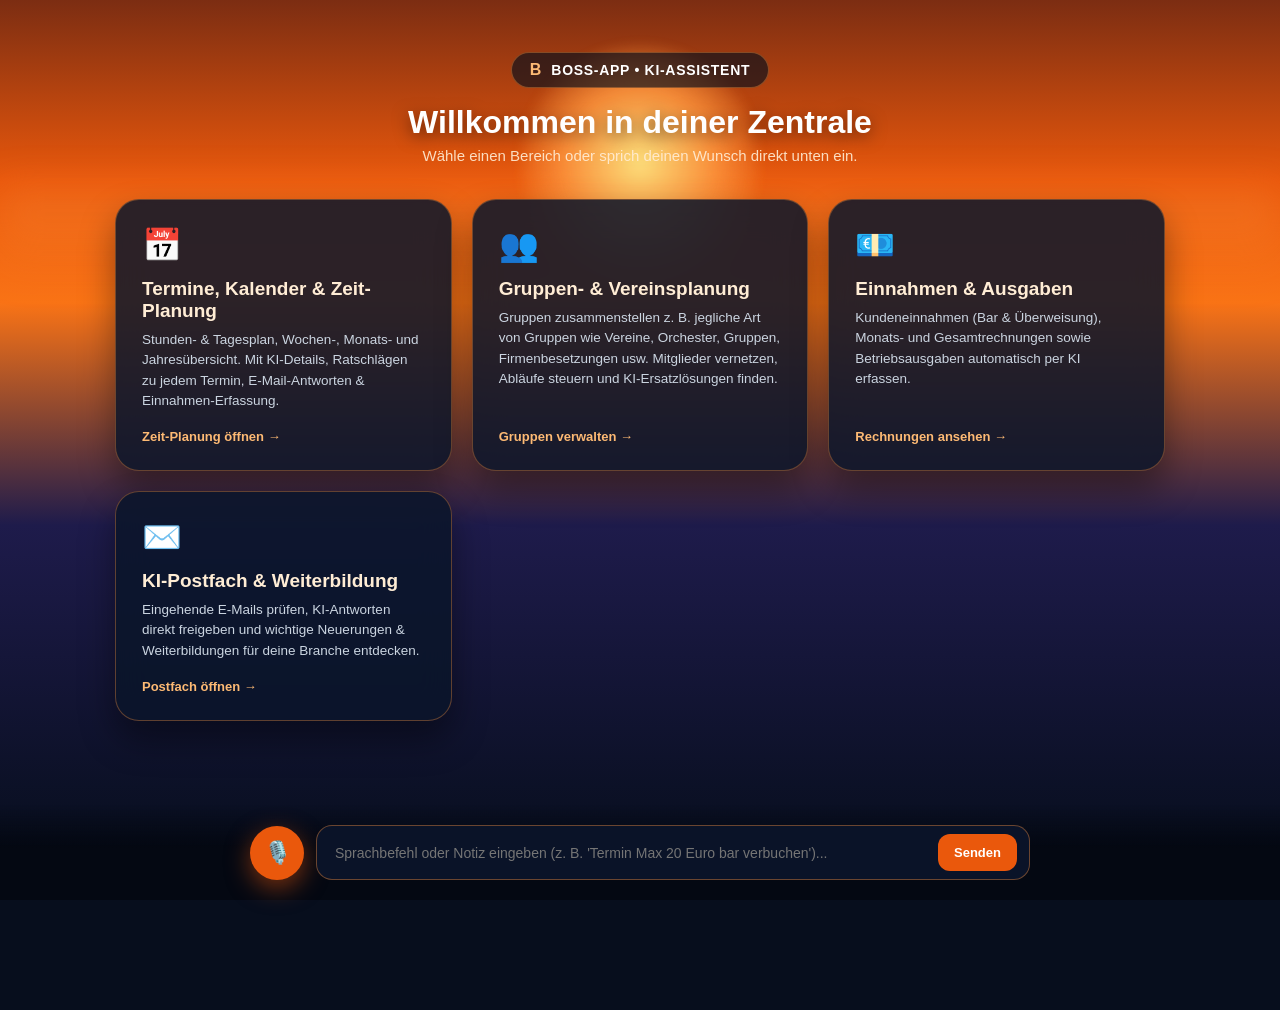
==== index.html @ 2b5ef1ae "Update index.html" ====
<!DOCTYPE html>
<html lang="de">
<head>
  <meta charset="UTF-8" />
  <meta name="viewport" content="width=device-width, initial-scale=1.0" />
  <title>Boss-App – Startseite</title>
  <link rel="stylesheet" href="style.css" />
  <style>
    body.sunset-theme {
      background: linear-gradient(180deg, #7c2d12 0%, #ea580c 18%, #f97316 30%, #1e1b4b 52%, #070e1d 85%) !important;
    }
    .sunset-sun {
      position: absolute; top: 45px; left: 50%; transform: translateX(-50%);
      width: 240px; height: 240px; border-radius: 50%;
      background: radial-gradient(circle, #fef08a 0%, #fb923c 45%, rgba(234, 88, 12, 0) 75%);
      filter: blur(6px); opacity: 0.9;
    }
    .sunset-horizon {
      position: absolute; top: 190px; left: 0; right: 0; height: 90px;
      background: linear-gradient(180deg, rgba(251, 146, 60, 0.35), transparent);
      filter: blur(20px);
    }
    .menu-grid { display: grid; grid-template-columns: repeat(auto-fit, minmax(280px, 1fr)); gap: 20px; margin-top: 30px; }
    .menu-card {
      background: rgba(11, 21, 43, 0.86); border: 1px solid rgba(251, 146, 60, 0.35);
      border-radius: 24px; padding: 26px; text-decoration: none; color: #fff;
      backdrop-filter: blur(16px); box-shadow: 0 18px 35px rgba(0, 0, 0, 0.4);
      transition: transform 0.2s, border-color 0.2s, background 0.2s;
      display: flex; flex-direction: column; justify-content: space-between;
    }
    .menu-card:hover { transform: translateY(-4px); border-color: #fb923c; background: rgba(17, 31, 61, 0.95); }
    .menu-icon { font-size: 32px; margin-bottom: 14px; display: inline-block; }
    .menu-title { font-size: 19px; font-weight: 700; margin-bottom: 8px; color: #ffedd5; }
    .menu-desc { font-size: 13.5px; line-height: 1.5; color: #cbd5e1; }
  </style>
</head>
<body class="sunset-theme">

  <div class="sky-layer">
    <div class="sunset-sun"></div>
    <div class="sunset-horizon"></div>
  </div>

  <div class="app-shell" style="flex-direction: column; padding: 32px 20px 130px 20px;">
    <header style="text-align: center; margin-top: 20px; margin-bottom: 35px;">
      <div style="display:inline-flex; align-items:center; gap:10px; background:rgba(7,14,29,0.65); border:1px solid rgba(251,146,60,0.4); padding:8px 18px; border-radius:999px; margin-bottom:16px;">
        <span style="font-weight:800; color:#fdba74;">B</span>
        <span style="font-size:14px; font-weight:600; letter-spacing:0.05em;">BOSS-APP • KI-ASSISTENT</span>
      </div>
      <h1 style="font-size: 32px; font-weight: 800; text-shadow: 0 4px 16px rgba(0,0,0,0.5);">
        Willkommen in deiner Zentrale
      </h1>
      <p style="font-size: 15px; color: #ffedd5; margin-top: 6px; opacity: 0.9;">
        Wähle einen Bereich oder sprich deinen Wunsch direkt unten ein.
      </p>
    </header>

    <div id="ai-toast" class="toast hidden" style="max-width: 850px; margin: 0 auto 24px auto; width: 100%;">
      <span id="ai-toast-text">✨ KI bereit...</span>
      <button onclick="document.getElementById('ai-toast').classList.add('hidden')" style="background:none;border:none;color:#fff;cursor:pointer;">✕</button>
    </div>

    <div class="menu-grid" style="max-width: 1050px; margin: 0 auto; width: 100%;">
      <a href="kalender.html" class="menu-card">
        <div>
          <span class="menu-icon">📅</span>
          <div class="menu-title">Termine, Kalender & Zeit-Planung</div>
          <p class="menu-desc">Stunden- & Tagesplan, Wochen-, Monats- und Jahresübersicht. Mit KI-Details, Ratschlägen zu jedem Termin, E-Mail-Antworten & Einnahmen-Erfassung.</p>
        </div>
        <div style="margin-top: 18px; font-size: 13px; font-weight: 600; color: #fdba74;">Zeit-Planung öffnen →</div>
      </a>

      <a href="gruppen.html" class="menu-card">
        <div>
          <span class="menu-icon">👥</span>
          <div class="menu-title">Gruppen- & Vereinsplanung</div>
          <p class="menu-desc">Gruppen zusammenstellen z. B. jegliche Art von Gruppen wie Vereine, Orchester, Gruppen, Firmenbesetzungen usw. Mitglieder vernetzen, Abläufe steuern und KI-Ersatzlösungen finden.</p>
        </div>
        <div style="margin-top: 18px; font-size: 13px; font-weight: 600; color: #fdba74;">Gruppen verwalten →</div>
      </a>

      <a href="finanzen.html" class="menu-card">
        <div>
          <span class="menu-icon">💶</span>
          <div class="menu-title">Einnahmen & Ausgaben</div>
          <p class="menu-desc">Kundeneinnahmen (Bar & Überweisung), Monats- und Gesamtrechnungen sowie Betriebsausgaben automatisch per KI erfassen.</p>
        </div>
        <div style="margin-top: 18px; font-size: 13px; font-weight: 600; color: #fdba74;">Rechnungen ansehen →</div>
      </a>

      <a href="postfach.html" class="menu-card">
        <div>
          <span class="menu-icon">✉️</span>
          <div class="menu-title">KI-Postfach & Weiterbildung</div>
          <p class="menu-desc">Eingehende E-Mails prüfen, KI-Antworten direkt freigeben und wichtige Neuerungen & Weiterbildungen für deine Branche entdecken.</p>
        </div>
        <div style="margin-top: 18px; font-size: 13px; font-weight: 600; color: #fdba74;">Postfach öffnen →</div>
      </a>
    </div>
  </div>

  <div class="bottom-bar">
    <div class="input-wrap">
      <button id="mic-btn" onclick="startVoiceInput()" class="mic-btn" style="background: #ea580c; box-shadow: 0 8px 25px rgba(234,88,12,0.5);">🎙️</button>
      <form onsubmit="handleTextCommand(event)" class="text-form" style="border-color: rgba(251,146,60,0.4);">
        <input id="command-input" type="text" placeholder="Sprachbefehl oder Notiz eingeben (z. B. 'Termin Max 20 Euro bar verbuchen')..." />
        <button type="submit" class="btn" style="background: #ea580c;">Senden</button>
      </form>
    </div>
  </div>

  <script>
    function showToast(text) {
      document.getElementById('ai-toast-text').innerText = text;
      document.getElementById('ai-toast').classList.remove('hidden');
    }
    function handleTextCommand(e) {
      e.preventDefault();
      const input = document.getElementById('command-input');
      if (!input.value.trim()) return;
      showToast('✨ KI verarbeitet: "' + input.value + '"');
      input.value = '';
    }
    function startVoiceInput() {
      const SR = window.SpeechRecognition || window.webkitSpeechRecognition;
      if (!SR) { showToast('🎙️ Spracheingabe bitte im Textfeld nutzen.'); return; }
      const rec = new SR();
      rec.lang = 'de-DE';
      document.getElementById('mic-btn').classList.add('recording');
      showToast('🎙️ Ich höre zu... Sprich jetzt.');
      rec.onresult = (e) => {
        const t = e.results.transcript;
        document.getElementById('command-input').value = t;
        showToast('✨ Verstanden: "' + t + '"');
      };
      rec.onend = () => document.getElementById('mic-btn').classList.remove('recording');
      rec.start();
    }
  </script>
</body>
</html>
---- style.css ----
* { box-sizing: border-box; margin: 0; padding: 0; font-family: -apple-system, BlinkMacSystemFont, "Segoe UI", Roboto, sans-serif; }
body { min-height: 100vh; color: #fff; background: linear-gradient(180deg, #0b132b 0%, #172554 35%, #070e1d 80%); transition: 0.8s; overflow-x: hidden; padding-bottom: 110px; }
body.sky-day { background: linear-gradient(180deg, #38bdf8 0%, #1d4ed8 32%, #070e1d 75%); }
body.sky-night { background: linear-gradient(180deg, #0b132b 0%, #172554 35%, #070e1d 80%); }
body.sky-rain { background: linear-gradient(180deg, #334155 0%, #1e293b 35%, #070e1d 80%); }
.sky-layer { position: fixed; top: 0; left: 0; right: 0; height: 320px; pointer-events: none; z-index: 0; overflow: hidden; }
.hidden { display: none !important; }
.sun-glow { position: absolute; top: -50px; right: 40px; width: 260px; height: 260px; border-radius: 50%; background: radial-gradient(circle, rgba(254,240,138,0.85) 0%, rgba(253,224,71,0.2) 55%, transparent 75%); }
.cloud { position: absolute; background: rgba(255,255,255,0.22); border-radius: 999px; filter: blur(18px); }
.star { position: absolute; background: #fff; border-radius: 50%; animation: twinkle 3s infinite ease-in-out; }
@keyframes twinkle { 0%, 100% { opacity: 0.2; transform: scale(0.8); } 50% { opacity: 1; transform: scale(1.3); } }
.rain-drops { position: absolute; inset: 0; background-image: repeating-linear-gradient(105deg, transparent, transparent 16px, rgba(186,230,253,0.35) 17px, transparent 18px); animation: rainFall 0.5s linear infinite; }
@keyframes rainFall { from { background-position: 0 0; } to { background-position: -20px 60px; } }
.app-shell { position: relative; z-index: 1; display: flex; max-width: 1280px; margin: 0 auto; min-height: 100vh; }
.sidebar { width: 250px; background: rgba(7,14,29,0.75); backdrop-filter: blur(16px); border-right: 1px solid rgba(255,255,255,0.12); padding: 24px; display: flex; flex-direction: column; justify-content: space-between; }
.brand { display: flex; align-items: center; gap: 12px; font-size: 20px; font-weight: 700; margin-bottom: 36px; }
.brand-icon { width: 38px; height: 38px; border-radius: 10px; background: rgba(59,130,246,0.3); border: 1px solid rgba(96,165,250,0.5); display: flex; align-items: center; justify-content: center; color: #bfdbfe; }
.nav-item { display: flex; align-items: center; gap: 10px; padding: 12px 14px; border-radius: 12px; color: #cbd5e1; text-decoration: none; font-size: 14px; margin-bottom: 6px; }
.nav-item.active { background: rgba(37,99,235,0.35); border: 1px solid rgba(96,165,250,0.4); color: #fff; font-weight: 600; }
.main { flex: 1; padding: 28px; }
.topbar { display: flex; flex-wrap: wrap; justify-content: space-between; align-items: center; gap: 16px; margin-bottom: 28px; }
.sky-switch { display: flex; gap: 6px; background: rgba(7,14,29,0.75); border: 1px solid rgba(255,255,255,0.15); padding: 5px; border-radius: 999px; }
.sky-btn { border: none; background: transparent; color: #cbd5e1; padding: 6px 14px; border-radius: 999px; font-size: 12px; font-weight: 600; cursor: pointer; }
.sky-btn.active { background: #2563eb; color: #fff; }
.grid { display: grid; grid-template-columns: 2fr 1fr; gap: 22px; }
.card { background: rgba(11,21,43,0.88); border: 1px solid rgba(255,255,255,0.14); border-radius: 24px; padding: 24px; backdrop-filter: blur(18px); box-shadow: 0 20px 40px rgba(0,0,0,0.35); margin-bottom: 22px; }
.badge { display: inline-block; background: rgba(59,130,246,0.22); border: 1px solid rgba(96,165,250,0.35); color: #bfdbfe; padding: 5px 12px; border-radius: 999px; font-size: 12px; font-weight: 600; }
.sub-grid { display: grid; grid-template-columns: 1fr 1fr; gap: 14px; margin: 18px 0; }
.inner-box { background: rgba(6,12,26,0.8); border: 1px solid rgba(255,255,255,0.1); border-radius: 16px; padding: 16px; }
.inner-box.ai { background: rgba(23,37,84,0.68); border-color: rgba(96,165,250,0.35); }
.box-label { font-size: 11px; text-transform: uppercase; letter-spacing: 0.06em; color: #94a3b8; font-weight: 700; margin-bottom: 6px; }
.inner-box.ai .box-label { color: #93c5fd; }
.btn { border: none; border-radius: 12px; padding: 11px 16px; font-size: 13px; font-weight: 600; cursor: pointer; color: #fff; }
.btn-primary { background: #2563eb; }
.btn-glass { background: rgba(255,255,255,0.1); border: 1px solid rgba(255,255,255,0.15); width: 100%; }
.plan-item { display: flex; align-items: flex-start; gap: 12px; padding: 12px; border-radius: 14px; background: rgba(255,255,255,0.05); margin-bottom: 10px; }
.plan-item.current { background: rgba(59,130,246,0.22); border: 1px solid rgba(96,165,250,0.35); }
.dot { width: 10px; height: 10px; border-radius: 50%; background: #60a5fa; margin-top: 5px; flex-shrink: 0; }
.bottom-bar { position: fixed; bottom: 0; left: 0; right: 0; z-index: 20; background: linear-gradient(0deg, #040812 55%, transparent 100%); padding: 20px 16px; }
.input-wrap { max-width: 780px; margin: 0 auto; display: flex; align-items: center; gap: 12px; }
.mic-btn { width: 54px; height: 54px; border-radius: 50%; border: none; background: #2563eb; color: #fff; font-size: 22px; cursor: pointer; flex-shrink: 0; }
.mic-btn.recording { background: #ef4444; }
.text-form { flex: 1; display: flex; background: rgba(11,21,43,0.95); border: 1px solid rgba(255,255,255,0.18); border-radius: 16px; padding: 8px 12px; }
.text-form input { flex: 1; background: transparent; border: none; color: #fff; font-size: 14px; outline: none; padding: 6px; }
.toast { background: rgba(37,99,235,0.35); border: 1px solid rgba(96,165,250,0.5); border-radius: 14px; padding: 12px 16px; margin-bottom: 20px; display: flex; justify-content: space-between; align-items: center; font-size: 14px; }
@media (max-width: 900px) { .sidebar { display: none; } .grid, .sub-grid { grid-template-columns: 1fr; } }
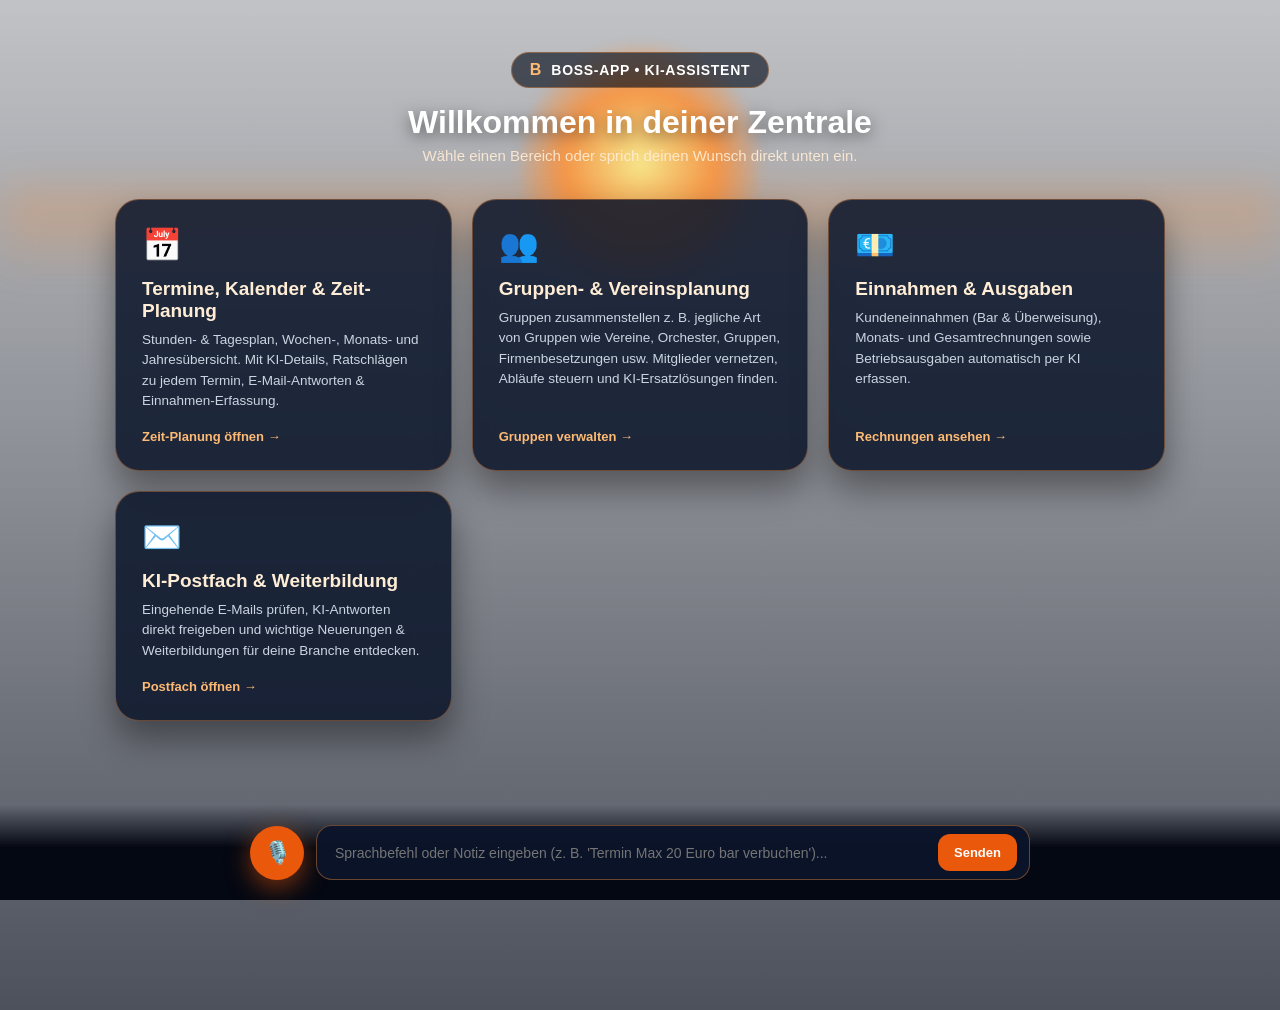
==== commit d9bfc554: "Update index.html" ====
--- a/index.html
+++ b/index.html
@@ -6,8 +6,9 @@
   <title>Boss-App – Startseite</title>
   <link rel="stylesheet" href="style.css" />
   <style>
-    body.sunset-theme {
-      background: linear-gradient(180deg, #7c2d12 0%, #ea580c 18%, #f97316 30%, #1e1b4b 52%, #070e1d 85%) !important;
+      body.sunset-theme {
+      background: linear-gradient(180deg, rgba(10, 15, 28, 0.25) 0%, rgba(7, 14, 29, 0.72) 100%),
+                  url('startbild.png') center center / cover no-repeat fixed !important;
     }
     .sunset-sun {
       position: absolute; top: 45px; left: 50%; transform: translateX(-50%);
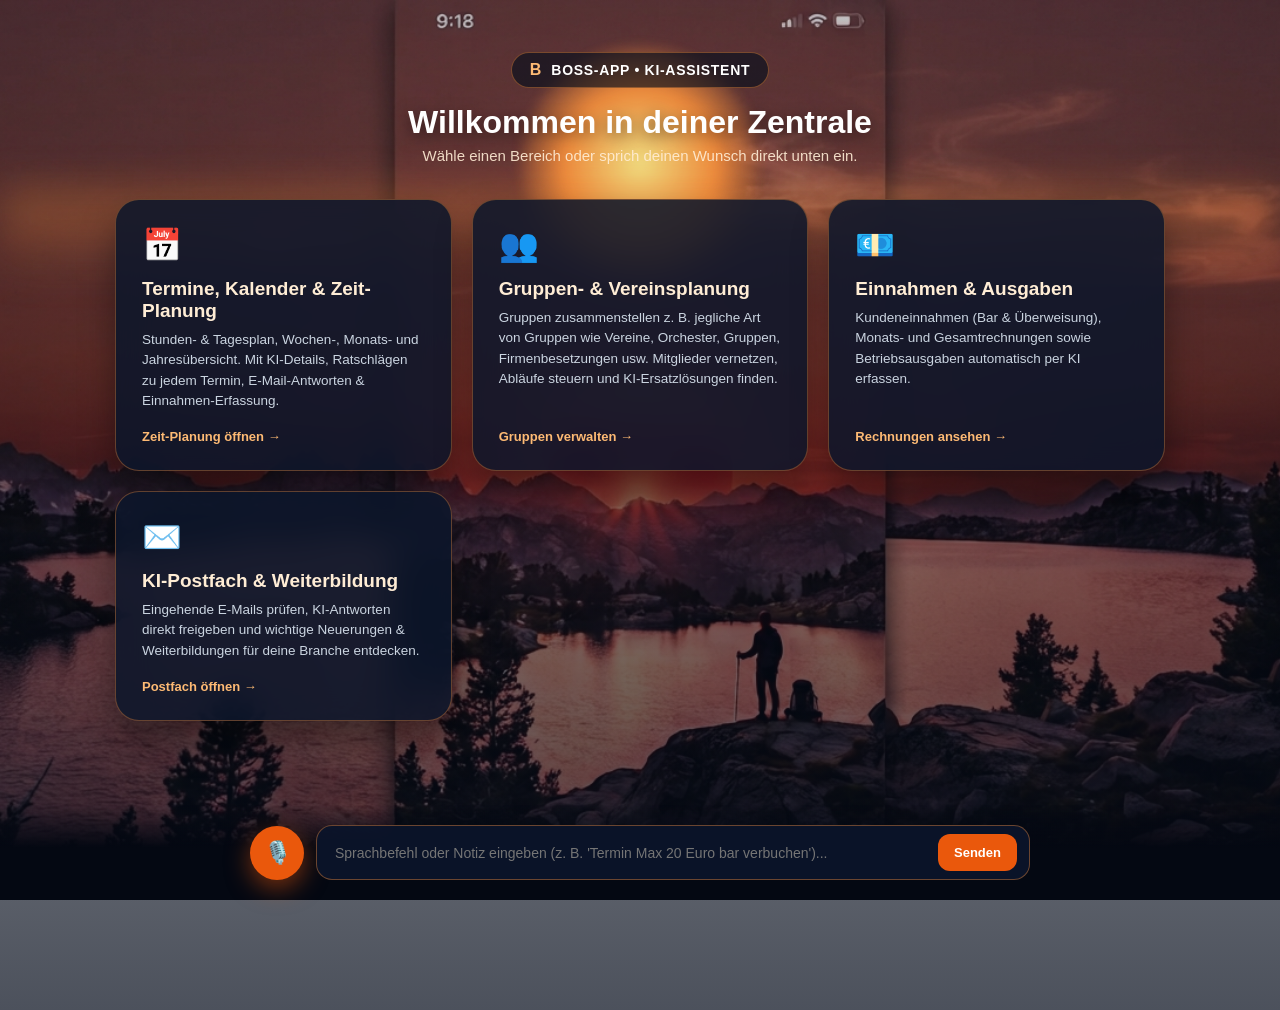
==== commit 9e52033e: "Change background image in sunset theme" ====
--- a/index.html
+++ b/index.html
@@ -8,7 +8,8 @@
   <style>
       body.sunset-theme {
       background: linear-gradient(180deg, rgba(10, 15, 28, 0.25) 0%, rgba(7, 14, 29, 0.72) 100%),
-                  url('startbild.png') center center / cover no-repeat fixed !important;
+                  url('Gemini_Generated_Image_js4lnvjs4lnvjs4l.jpeg')
+ center center / cover no-repeat fixed !important;
     }
     .sunset-sun {
       position: absolute; top: 45px; left: 50%; transform: translateX(-50%);
--- a/style.css
+++ b/style.css
@@ -44,3 +44,35 @@
 .text-form input { flex: 1; background: transparent; border: none; color: #fff; font-size: 14px; outline: none; padding: 6px; }
 .toast { background: rgba(37,99,235,0.35); border: 1px solid rgba(96,165,250,0.5); border-radius: 14px; padding: 12px 16px; margin-bottom: 20px; display: flex; justify-content: space-between; align-items: center; font-size: 14px; }
 @media (max-width: 900px) { .sidebar { display: none; } .grid, .sub-grid { grid-template-columns: 1fr; } }
+/* Hintergrund für alle Unterseiten: Milchstraße + langsam ziehende Sterne & Wolken */
+body.subpage-theme {
+  background: linear-gradient(180deg, rgba(5, 19, 29, 0.35) 0%, rgba(5, 19, 29, 0.72) 100%),
+              url('Sterne.jpeg') center center / cover no-repeat fixed !important;
+  color: #ffffff;
+  position: relative;
+}
+
+body.subpage-theme::before {
+  content: "";
+  position: fixed;
+  inset: -50px;
+  pointer-events: none;
+  z-index: 0;
+  background-image:
+    radial-gradient(2px 2px at 15% 25%, rgba(255,255,255,0.85), transparent),
+    radial-gradient(1.5px 1.5px at 38% 15%, rgba(186,230,253,0.9), transparent),
+    radial-gradient(2px 2px at 62% 35%, rgba(255,255,255,0.8), transparent),
+    radial-gradient(1.5px 1.5px at 84% 20%, rgba(254,240,138,0.85), transparent),
+    radial-gradient(2px 2px at 25% 65%, rgba(255,255,255,0.7), transparent),
+    radial-gradient(1.5px 1.5px at 75% 70%, rgba(186,230,253,0.8), transparent),
+    radial-gradient(ellipse at 30% 25%, rgba(45, 212, 191, 0.08) 0%, transparent 55%),
+    radial-gradient(ellipse at 70% 45%, rgba(56, 189, 248, 0.09) 0%, transparent 60%);
+  background-size: 120% 120%;
+  animation: driftSky 45s ease-in-out infinite alternate;
+}
+
+@keyframes driftSky {
+  0% { transform: translate3d(-15px, -10px, 0) scale(1.02); opacity: 0.75; }
+  50% { transform: translate3d(12px, 8px, 0) scale(1.06); opacity: 1; }
+  100% { transform: translate3d(20px, -12px, 0) scale(1.03); opacity: 0.8; }
+}
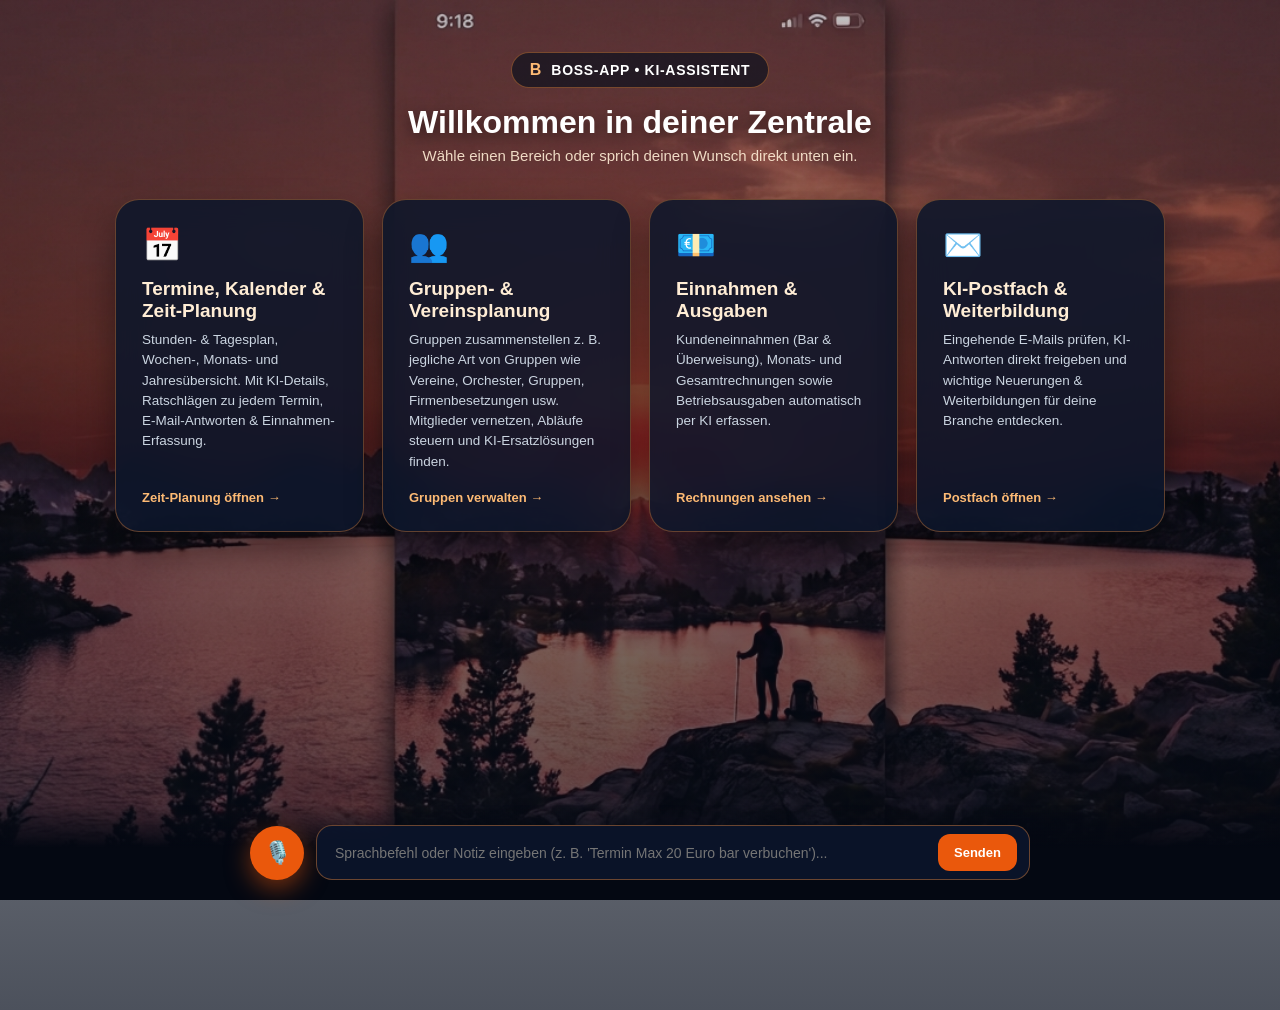
==== commit 6d6ba08a: "Refactor menu-grid styles in index.html" ====
--- a/index.html
+++ b/index.html
@@ -11,18 +11,10 @@
                   url('Gemini_Generated_Image_js4lnvjs4lnvjs4l.jpeg')
  center center / cover no-repeat fixed !important;
     }
-    .sunset-sun {
-      position: absolute; top: 45px; left: 50%; transform: translateX(-50%);
-      width: 240px; height: 240px; border-radius: 50%;
-      background: radial-gradient(circle, #fef08a 0%, #fb923c 45%, rgba(234, 88, 12, 0) 75%);
-      filter: blur(6px); opacity: 0.9;
-    }
-    .sunset-horizon {
-      position: absolute; top: 190px; left: 0; right: 0; height: 90px;
-      background: linear-gradient(180deg, rgba(251, 146, 60, 0.35), transparent);
-      filter: blur(20px);
-    }
-    .menu-grid { display: grid; grid-template-columns: repeat(auto-fit, minmax(280px, 1fr)); gap: 20px; margin-top: 30px; }
+   
+    .menu-grid { display: grid; grid-template-columns: repeat(4, 1fr); gap: 18px; margin-top: 30px; }
+@media (max-width: 900px) { .menu-grid { grid-template-columns: 1fr; } }
+
     .menu-card {
       background: rgba(11, 21, 43, 0.86); border: 1px solid rgba(251, 146, 60, 0.35);
       border-radius: 24px; padding: 26px; text-decoration: none; color: #fff;
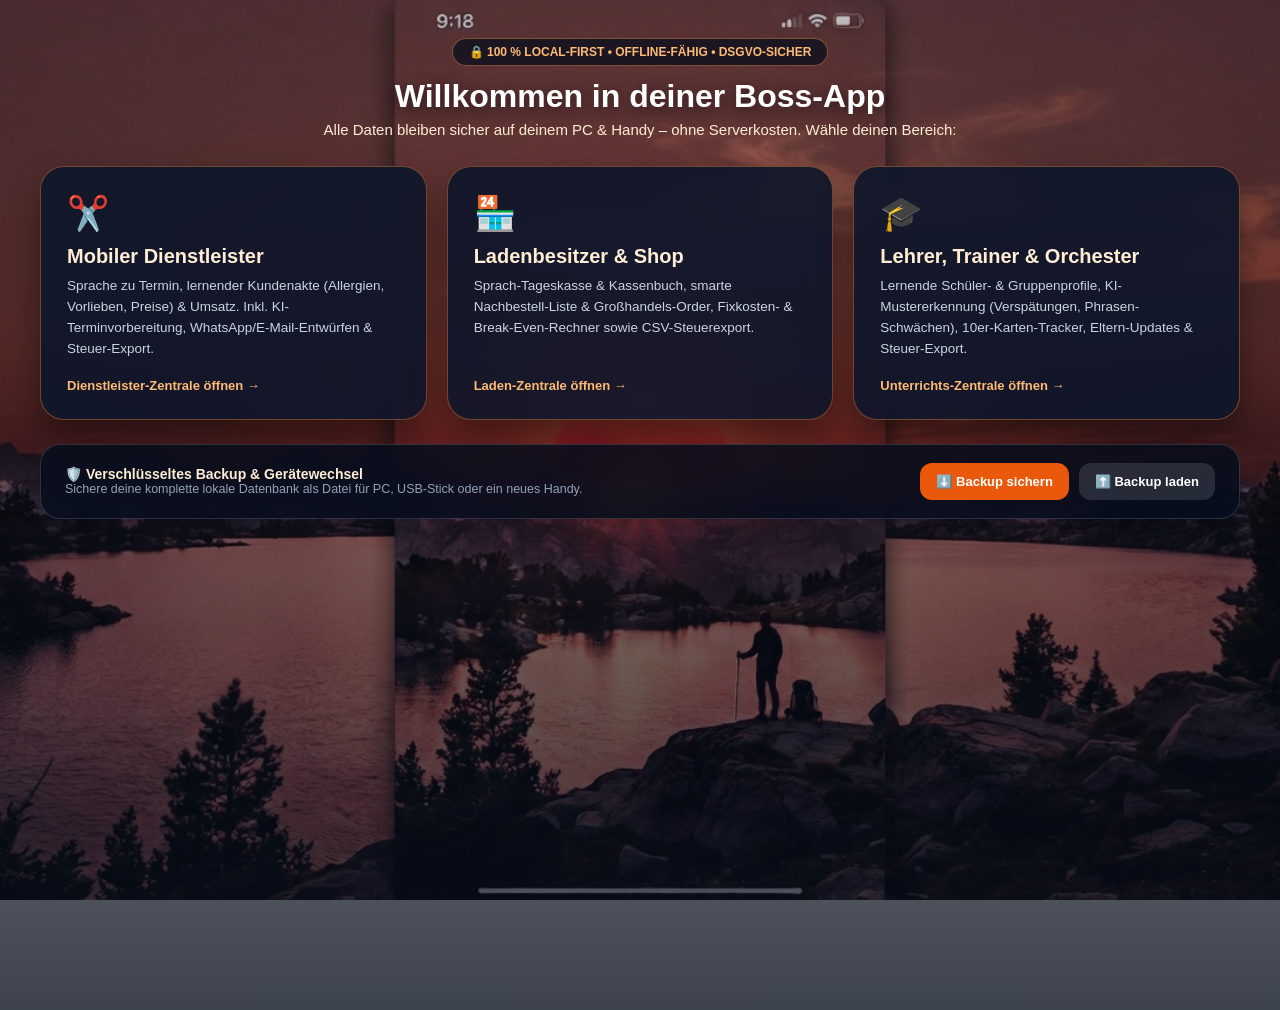
==== commit 26327916: "Refactor index.html for improved layout and features Updated the title and modified styles for the s" ====
--- a/index.html
+++ b/index.html
@@ -3,132 +3,127 @@
 <head>
   <meta charset="UTF-8" />
   <meta name="viewport" content="width=device-width, initial-scale=1.0" />
-  <title>Boss-App – Startseite</title>
+  <title>Boss-App – Local-First KI-Zentrale</title>
   <link rel="stylesheet" href="style.css" />
   <style>
-      body.sunset-theme {
-      background: linear-gradient(180deg, rgba(10, 15, 28, 0.25) 0%, rgba(7, 14, 29, 0.72) 100%),
-                  url('Gemini_Generated_Image_js4lnvjs4lnvjs4l.jpeg')
- center center / cover no-repeat fixed !important;
+    body.sunset-theme {
+      background: linear-gradient(180deg, rgba(10, 15, 28, 0.25) 0%, rgba(7, 14, 29, 0.78) 100%),
+                  url('Gemini_Generated_Image_js4lnvjs4lnvjs4l.jpeg') center center / cover no-repeat fixed !important;
     }
-   
-    .menu-grid { display: grid; grid-template-columns: repeat(4, 1fr); gap: 18px; margin-top: 30px; }
-@media (max-width: 900px) { .menu-grid { grid-template-columns: 1fr; } }
-
-    .menu-card {
-      background: rgba(11, 21, 43, 0.86); border: 1px solid rgba(251, 146, 60, 0.35);
+    .role-grid { display: grid; grid-template-columns: repeat(3, 1fr); gap: 20px; max-width: 1200px; margin: 28px auto 0 auto; width: 100%; }
+    @media (max-width: 900px) { .role-grid { grid-template-columns: 1fr; } }
+    .role-card {
+      background: rgba(11, 21, 43, 0.88); border: 1px solid rgba(251, 146, 60, 0.4);
       border-radius: 24px; padding: 26px; text-decoration: none; color: #fff;
-      backdrop-filter: blur(16px); box-shadow: 0 18px 35px rgba(0, 0, 0, 0.4);
-      transition: transform 0.2s, border-color 0.2s, background 0.2s;
-      display: flex; flex-direction: column; justify-content: space-between;
+      backdrop-filter: blur(16px); box-shadow: 0 18px 35px rgba(0,0,0,0.45);
+      transition: transform 0.2s, border-color 0.2s; display: flex; flex-direction: column; justify-content: space-between;
     }
-    .menu-card:hover { transform: translateY(-4px); border-color: #fb923c; background: rgba(17, 31, 61, 0.95); }
-    .menu-icon { font-size: 32px; margin-bottom: 14px; display: inline-block; }
-    .menu-title { font-size: 19px; font-weight: 700; margin-bottom: 8px; color: #ffedd5; }
-    .menu-desc { font-size: 13.5px; line-height: 1.5; color: #cbd5e1; }
+    .role-card:hover { transform: translateY(-4px); border-color: #fb923c; background: rgba(17, 31, 61, 0.96); }
+    .backup-bar {
+      max-width: 1200px; margin: 24px auto 0 auto; width: 100%;
+      background: rgba(7, 14, 29, 0.85); border: 1px solid rgba(255,255,255,0.15);
+      border-radius: 20px; padding: 18px 24px; display: flex; flex-wrap: wrap;
+      justify-content: space-between; align-items: center; gap: 14px; backdrop-filter: blur(14px);
+    }
   </style>
 </head>
 <body class="sunset-theme">
-
-  <div class="sky-layer">
-    <div class="sunset-sun"></div>
-    <div class="sunset-horizon"></div>
-  </div>
-
-  <div class="app-shell" style="flex-direction: column; padding: 32px 20px 130px 20px;">
-    <header style="text-align: center; margin-top: 20px; margin-bottom: 35px;">
-      <div style="display:inline-flex; align-items:center; gap:10px; background:rgba(7,14,29,0.65); border:1px solid rgba(251,146,60,0.4); padding:8px 18px; border-radius:999px; margin-bottom:16px;">
-        <span style="font-weight:800; color:#fdba74;">B</span>
-        <span style="font-size:14px; font-weight:600; letter-spacing:0.05em;">BOSS-APP • KI-ASSISTENT</span>
+  <div class="app-shell" style="flex-direction: column; padding: 28px 20px 120px 20px;">
+    <header style="text-align: center; margin-top: 10px;">
+      <div style="display:inline-flex; align-items:center; gap:8px; background:rgba(7,14,29,0.75); border:1px solid rgba(251,146,60,0.45); padding:6px 16px; border-radius:999px; margin-bottom:12px; font-size:12px; font-weight:700; color:#fdba74;">
+        🔒 100 % LOCAL-FIRST • OFFLINE-FÄHIG • DSGVO-SICHER
       </div>
-      <h1 style="font-size: 32px; font-weight: 800; text-shadow: 0 4px 16px rgba(0,0,0,0.5);">
-        Willkommen in deiner Zentrale
+      <h1 style="font-size: 32px; font-weight: 800; text-shadow: 0 4px 16px rgba(0,0,0,0.6);">
+        Willkommen in deiner Boss-App
       </h1>
-      <p style="font-size: 15px; color: #ffedd5; margin-top: 6px; opacity: 0.9;">
-        Wähle einen Bereich oder sprich deinen Wunsch direkt unten ein.
+      <p style="font-size: 15px; color: #ffedd5; margin-top: 6px;">
+        Alle Daten bleiben sicher auf deinem PC & Handy – ohne Serverkosten. Wähle deinen Bereich:
       </p>
     </header>
 
-    <div id="ai-toast" class="toast hidden" style="max-width: 850px; margin: 0 auto 24px auto; width: 100%;">
-      <span id="ai-toast-text">✨ KI bereit...</span>
+    <div id="ai-toast" class="toast hidden" style="max-width: 900px; margin: 18px auto 0 auto; width: 100%;">
+      <span id="ai-toast-text">✨ Bereit...</span>
       <button onclick="document.getElementById('ai-toast').classList.add('hidden')" style="background:none;border:none;color:#fff;cursor:pointer;">✕</button>
     </div>
 
-    <div class="menu-grid" style="max-width: 1050px; margin: 0 auto; width: 100%;">
-      <a href="kalender.html" class="menu-card">
+    <!-- Die 3 Haupt-Optionen -->
+    <div class="role-grid">
+      <a href="dienstleister.html" class="role-card">
         <div>
-          <span class="menu-icon">📅</span>
-          <div class="menu-title">Termine, Kalender & Zeit-Planung</div>
-          <p class="menu-desc">Stunden- & Tagesplan, Wochen-, Monats- und Jahresübersicht. Mit KI-Details, Ratschlägen zu jedem Termin, E-Mail-Antworten & Einnahmen-Erfassung.</p>
+          <div style="font-size:34px; margin-bottom:12px;">✂️</div>
+          <h2 style="font-size:20px; color:#ffedd5; margin-bottom:8px;">Mobiler Dienstleister</h2>
+          <p style="font-size:13.5px; color:#cbd5e1; line-height:1.55;">
+            Sprache zu Termin, lernender Kundenakte (Allergien, Vorlieben, Preise) & Umsatz. Inkl. KI-Terminvorbereitung, WhatsApp/E-Mail-Entwürfen & Steuer-Export.
+          </p>
         </div>
-        <div style="margin-top: 18px; font-size: 13px; font-weight: 600; color: #fdba74;">Zeit-Planung öffnen →</div>
+        <div style="margin-top:18px; font-size:13px; font-weight:700; color:#fdba74;">Dienstleister-Zentrale öffnen →</div>
       </a>
 
-      <a href="gruppen.html" class="menu-card">
+      <a href="laden.html" class="role-card">
         <div>
-          <span class="menu-icon">👥</span>
-          <div class="menu-title">Gruppen- & Vereinsplanung</div>
-          <p class="menu-desc">Gruppen zusammenstellen z. B. jegliche Art von Gruppen wie Vereine, Orchester, Gruppen, Firmenbesetzungen usw. Mitglieder vernetzen, Abläufe steuern und KI-Ersatzlösungen finden.</p>
+          <div style="font-size:34px; margin-bottom:12px;">🏪</div>
+          <h2 style="font-size:20px; color:#ffedd5; margin-bottom:8px;">Ladenbesitzer & Shop</h2>
+          <p style="font-size:13.5px; color:#cbd5e1; line-height:1.55;">
+            Sprach-Tageskasse & Kassenbuch, smarte Nachbestell-Liste & Großhandels-Order, Fixkosten- & Break-Even-Rechner sowie CSV-Steuerexport.
+          </p>
         </div>
-        <div style="margin-top: 18px; font-size: 13px; font-weight: 600; color: #fdba74;">Gruppen verwalten →</div>
+        <div style="margin-top:18px; font-size:13px; font-weight:700; color:#fdba74;">Laden-Zentrale öffnen →</div>
       </a>
 
-      <a href="finanzen.html" class="menu-card">
+      <a href="lehrer.html" class="role-card">
         <div>
-          <span class="menu-icon">💶</span>
-          <div class="menu-title">Einnahmen & Ausgaben</div>
-          <p class="menu-desc">Kundeneinnahmen (Bar & Überweisung), Monats- und Gesamtrechnungen sowie Betriebsausgaben automatisch per KI erfassen.</p>
+          <div style="font-size:34px; margin-bottom:12px;">🎓</div>
+          <h2 style="font-size:20px; color:#ffedd5; margin-bottom:8px;">Lehrer, Trainer & Orchester</h2>
+          <p style="font-size:13.5px; color:#cbd5e1; line-height:1.55;">
+            Lernende Schüler- & Gruppenprofile, KI-Mustererkennung (Verspätungen, Phrasen-Schwächen), 10er-Karten-Tracker, Eltern-Updates & Steuer-Export.
+          </p>
         </div>
-        <div style="margin-top: 18px; font-size: 13px; font-weight: 600; color: #fdba74;">Rechnungen ansehen →</div>
-      </a>
-
-      <a href="postfach.html" class="menu-card">
-        <div>
-          <span class="menu-icon">✉️</span>
-          <div class="menu-title">KI-Postfach & Weiterbildung</div>
-          <p class="menu-desc">Eingehende E-Mails prüfen, KI-Antworten direkt freigeben und wichtige Neuerungen & Weiterbildungen für deine Branche entdecken.</p>
-        </div>
-        <div style="margin-top: 18px; font-size: 13px; font-weight: 600; color: #fdba74;">Postfach öffnen →</div>
+        <div style="margin-top:18px; font-size:13px; font-weight:700; color:#fdba74;">Unterrichts-Zentrale öffnen →</div>
       </a>
     </div>
-  </div>
 
-  <div class="bottom-bar">
-    <div class="input-wrap">
-      <button id="mic-btn" onclick="startVoiceInput()" class="mic-btn" style="background: #ea580c; box-shadow: 0 8px 25px rgba(234,88,12,0.5);">🎙️</button>
-      <form onsubmit="handleTextCommand(event)" class="text-form" style="border-color: rgba(251,146,60,0.4);">
-        <input id="command-input" type="text" placeholder="Sprachbefehl oder Notiz eingeben (z. B. 'Termin Max 20 Euro bar verbuchen')..." />
-        <button type="submit" class="btn" style="background: #ea580c;">Senden</button>
-      </form>
+    <!-- Backup & Gerätewechsel (Local-First Tresor) -->
+    <div class="backup-bar">
+      <div>
+        <div style="font-size:14px; font-weight:700; color:#ffedd5;">🛡️ Verschlüsseltes Backup & Gerätewechsel</div>
+        <div style="font-size:12.5px; color:#94a3b8;">Sichere deine komplette lokale Datenbank als Datei für PC, USB-Stick oder ein neues Handy.</div>
+      </div>
+      <div style="display:flex; gap:10px; flex-wrap:wrap;">
+        <button onclick="exportBackup()" class="btn" style="background:#ea580c;">⬇️ Backup sichern</button>
+        <label class="btn" style="background:rgba(255,255,255,0.12); cursor:pointer;">
+          ⬆️ Backup laden <input type="file" accept=".json,.boss" onchange="importBackup(event)" class="hidden" />
+        </label>
+      </div>
     </div>
   </div>
 
   <script>
-    function showToast(text) {
-      document.getElementById('ai-toast-text').innerText = text;
-      document.getElementById('ai-toast').classList.remove('hidden');
+    function showToast(t) { document.getElementById('ai-toast-text').innerText = t; document.getElementById('ai-toast').classList.remove('hidden'); }
+    function exportBackup() {
+      const pw = prompt("Passwort zum Verschlüsseln deines Backups eingeben (optional):") || "";
+      const raw = JSON.stringify(localStorage);
+      const encoded = btoa(unescape(encodeURIComponent(pw + "::BOSS_DB::" + raw)));
+      const blob = new Blob([encoded], { type: "application/octet-stream" });
+      const a = document.createElement("a");
+      a.href = URL.createObjectURL(blob);
+      a.download = "BossApp_Backup_" + new Date().toISOString().slice(0,10) + ".boss";
+      a.click();
+      showToast("✅ Verschlüsseltes Backup wurde auf deinem Gerät gespeichert!");
     }
-    function handleTextCommand(e) {
-      e.preventDefault();
-      const input = document.getElementById('command-input');
-      if (!input.value.trim()) return;
-      showToast('✨ KI verarbeitet: "' + input.value + '"');
-      input.value = '';
-    }
-    function startVoiceInput() {
-      const SR = window.SpeechRecognition || window.webkitSpeechRecognition;
-      if (!SR) { showToast('🎙️ Spracheingabe bitte im Textfeld nutzen.'); return; }
-      const rec = new SR();
-      rec.lang = 'de-DE';
-      document.getElementById('mic-btn').classList.add('recording');
-      showToast('🎙️ Ich höre zu... Sprich jetzt.');
-      rec.onresult = (e) => {
-        const t = e.results.transcript;
-        document.getElementById('command-input').value = t;
-        showToast('✨ Verstanden: "' + t + '"');
+    function importBackup(e) {
+      const file = e.target.files;
+      if (!file) return;
+      const reader = new FileReader();
+      reader.onload = function(ev) {
+        try {
+          const decoded = decodeURIComponent(escape(atob(ev.target.result)));
+          const parts = decoded.split("::BOSS_DB::");
+          const data = JSON.parse(parts);
+          Object.keys(data).forEach(k => localStorage.setItem(k, data[k]));
+          showToast("✅ Backup erfolgreich eingespielt! Alle Daten sind wiederhergestellt.");
+        } catch(err) { showToast("⚠️ Backup-Datei konnte nicht gelesen werden."); }
       };
-      rec.onend = () => document.getElementById('mic-btn').classList.remove('recording');
-      rec.start();
+      reader.readAsText(file);
     }
   </script>
 </body>
--- a/style.css
+++ b/style.css
@@ -51,28 +51,41 @@
   color: #ffffff;
   position: relative;
 }
-
+/* Deutlich sichtbare, langsam ziehende Sterne & Wolken über der Milchstraße */
 body.subpage-theme::before {
   content: "";
   position: fixed;
-  inset: -50px;
+  inset: -120px;
   pointer-events: none;
   z-index: 0;
   background-image:
-    radial-gradient(2px 2px at 15% 25%, rgba(255,255,255,0.85), transparent),
-    radial-gradient(1.5px 1.5px at 38% 15%, rgba(186,230,253,0.9), transparent),
-    radial-gradient(2px 2px at 62% 35%, rgba(255,255,255,0.8), transparent),
-    radial-gradient(1.5px 1.5px at 84% 20%, rgba(254,240,138,0.85), transparent),
-    radial-gradient(2px 2px at 25% 65%, rgba(255,255,255,0.7), transparent),
-    radial-gradient(1.5px 1.5px at 75% 70%, rgba(186,230,253,0.8), transparent),
-    radial-gradient(ellipse at 30% 25%, rgba(45, 212, 191, 0.08) 0%, transparent 55%),
-    radial-gradient(ellipse at 70% 45%, rgba(56, 189, 248, 0.09) 0%, transparent 60%);
-  background-size: 120% 120%;
-  animation: driftSky 45s ease-in-out infinite alternate;
+    radial-gradient(2.5px 2.5px at 12% 20%, #ffffff, transparent),
+    radial-gradient(2px 2px at 28% 12%, #bae6fd, transparent),
+    radial-gradient(3px 3px at 45% 28%, #ffffff, transparent),
+    radial-gradient(2px 2px at 64% 18%, #fef08a, transparent),
+    radial-gradient(2.5px 2.5px at 82% 25%, #ffffff, transparent),
+    radial-gradient(2px 2px at 18% 58%, #bae6fd, transparent),
+    radial-gradient(2.5px 2.5px at 52% 62%, #ffffff, transparent),
+    radial-gradient(2px 2px at 78% 68%, #ffffff, transparent),
+    radial-gradient(ellipse 380px 140px at 25% 30%, rgba(125, 211, 252, 0.16) 0%, transparent 70%),
+    radial-gradient(ellipse 450px 160px at 72% 45%, rgba(45, 212, 191, 0.15) 0%, transparent 70%),
+    radial-gradient(ellipse 350px 120px at 48% 72%, rgba(96, 165, 250, 0.14) 0%, transparent 70%);
+  background-size: 115% 115%;
+  animation: driftSky 18s ease-in-out infinite alternate;
 }
 
 @keyframes driftSky {
-  0% { transform: translate3d(-15px, -10px, 0) scale(1.02); opacity: 0.75; }
-  50% { transform: translate3d(12px, 8px, 0) scale(1.06); opacity: 1; }
-  100% { transform: translate3d(20px, -12px, 0) scale(1.03); opacity: 0.8; }
+  0% {
+    transform: translate3d(-45px, -25px, 0) scale(1.02);
+    opacity: 0.7;
+  }
+  50% {
+    transform: translate3d(25px, 20px, 0) scale(1.08);
+    opacity: 1;
+  }
+  100% {
+    transform: translate3d(55px, -20px, 0) scale(1.04);
+    opacity: 0.75;
+  }
 }
+
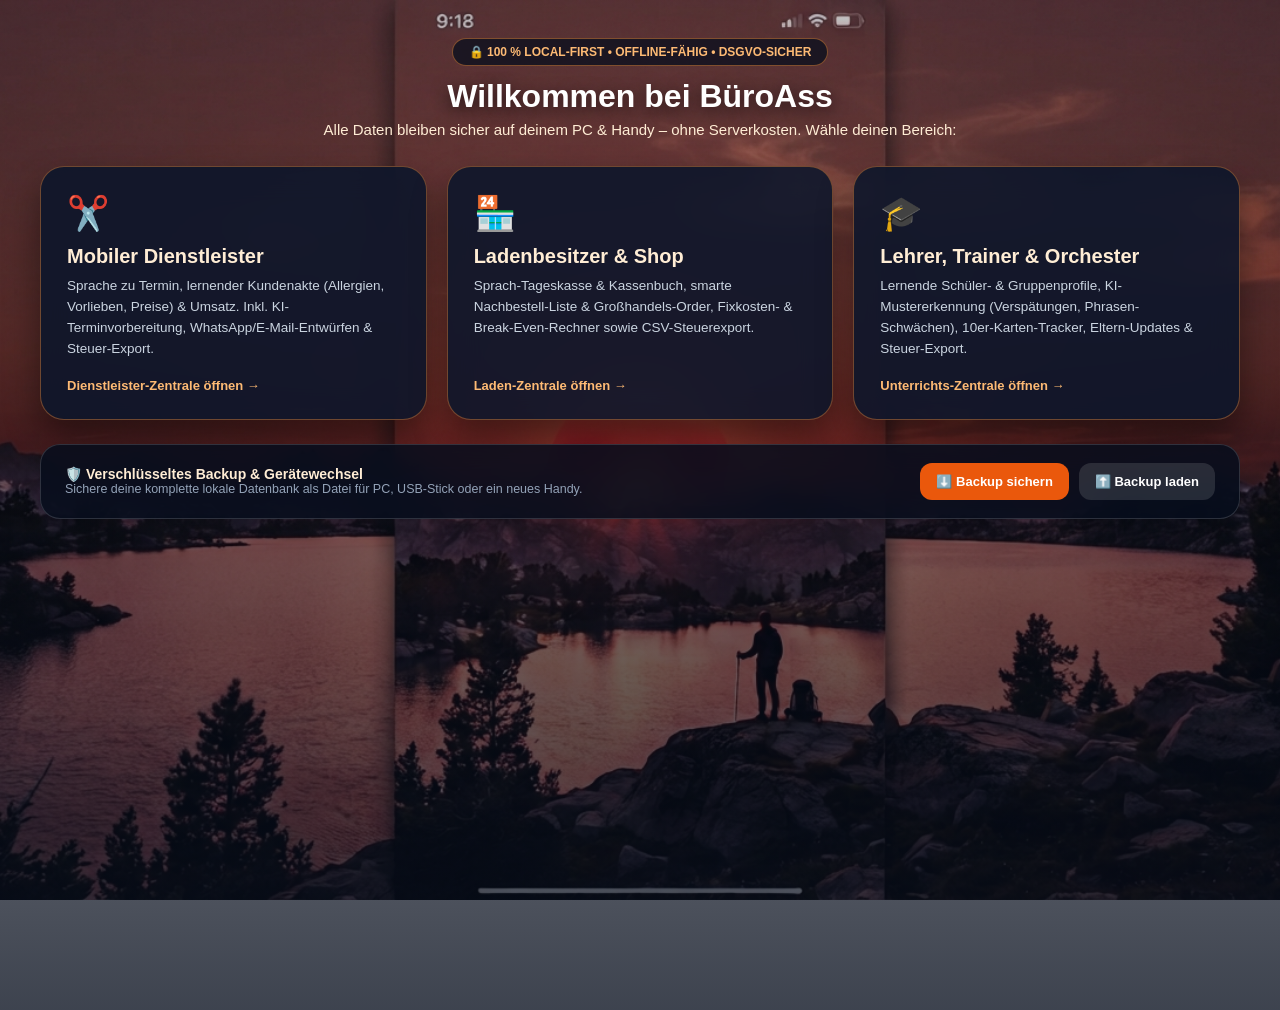
==== commit bdd700b5: "Rename app from Boss-App to BüroAss" ====
--- a/index.html
+++ b/index.html
@@ -3,7 +3,7 @@
 <head>
   <meta charset="UTF-8" />
   <meta name="viewport" content="width=device-width, initial-scale=1.0" />
-  <title>Boss-App – Local-First KI-Zentrale</title>
+  <title>BüroAss – Local-First KI-Zentrale</title>
   <link rel="stylesheet" href="style.css" />
   <style>
     body.sunset-theme {
@@ -34,7 +34,7 @@
         🔒 100 % LOCAL-FIRST • OFFLINE-FÄHIG • DSGVO-SICHER
       </div>
       <h1 style="font-size: 32px; font-weight: 800; text-shadow: 0 4px 16px rgba(0,0,0,0.6);">
-        Willkommen in deiner Boss-App
+        Willkommen bei BüroAss
       </h1>
       <p style="font-size: 15px; color: #ffedd5; margin-top: 6px;">
         Alle Daten bleiben sicher auf deinem PC & Handy – ohne Serverkosten. Wähle deinen Bereich:
@@ -48,7 +48,7 @@
 
     <!-- Die 3 Haupt-Optionen -->
     <div class="role-grid">
-      <a href="dienstleister.html" class="role-card">
+      <a href="bueroass.html" class="role-card">
         <div>
           <div style="font-size:34px; margin-bottom:12px;">✂️</div>
           <h2 style="font-size:20px; color:#ffedd5; margin-bottom:8px;">Mobiler Dienstleister</h2>
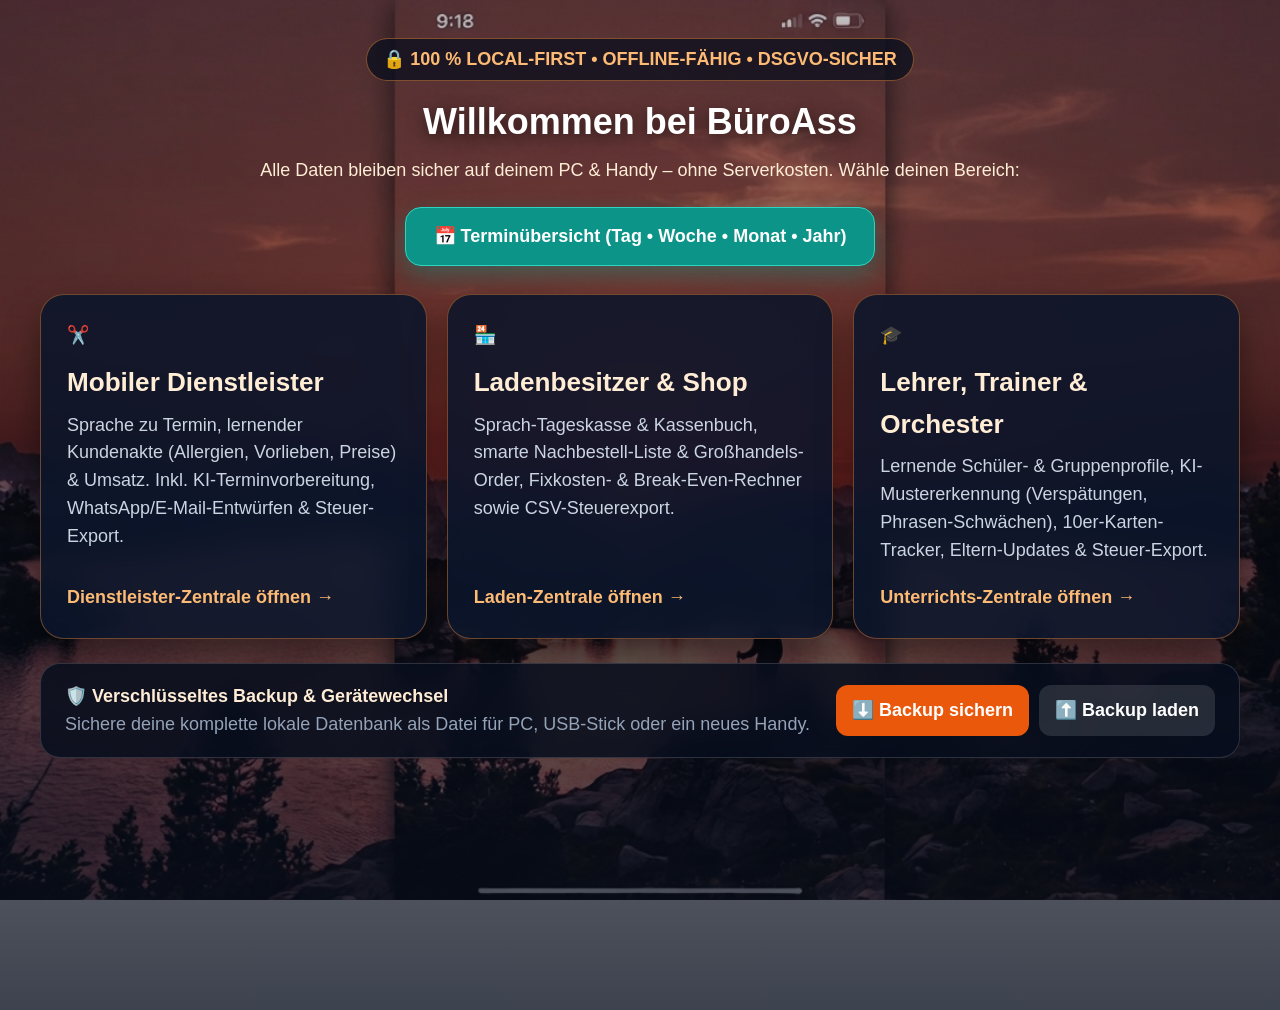
==== commit 3ec3fb90: "Add navigation button to Terminübersicht page Added a button for navigating to the 'Terminübersicht'" ====
--- a/index.html
+++ b/index.html
@@ -47,6 +47,12 @@
     </div>
 
     <!-- Die 3 Haupt-Optionen -->
+        <div style="max-width: 1200px; margin: 22px auto 0 auto; width: 100%; text-align: center;">
+      <a href="terminuebersicht.html" class="btn" style="display:inline-block; background:#0d9488; border:1px solid #2dd4bf; padding:14px 28px; border-radius:16px; text-decoration:none; font-weight:700; box-shadow:0 10px 25px rgba(13,148,136,0.4);">
+        📅 Terminübersicht (Tag • Woche • Monat • Jahr)
+      </a>
+    </div>
+
     <div class="role-grid">
       <a href="bueroass.html" class="role-card">
         <div>
--- a/style.css
+++ b/style.css
@@ -88,4 +88,44 @@
     opacity: 0.75;
   }
 }
+/* Größere, gut lesbare Schriften für PC & Handy */
+html {
+  font-size: 18px;
+}
 
+body {
+  font-size: 1rem !important;
+  line-height: 1.6 !important;
+}
+
+h1 { font-size: 2rem !important; }
+h2 { font-size: 1.45rem !important; }
+h3 { font-size: 1.2rem !important; }
+
+p, span, div, label, input, button, a {
+  font-size: max(1rem, 16px) !important;
+}
+
+.box-label, .badge, .btn-nav, .sky-btn {
+  font-size: 0.88rem !important;
+}
+
+.menu-title {
+  font-size: 1.35rem !important;
+}
+
+.menu-desc {
+  font-size: 1rem !important;
+  line-height: 1.55 !important;
+}
+
+/* Auf dem Handy noch etwas komfortabler */
+@media (max-width: 900px) {
+  html {
+    font-size: 19px;
+  }
+  .btn, .tab, .mode-btn {
+    padding: 14px 18px !important;
+  }
+}
+
